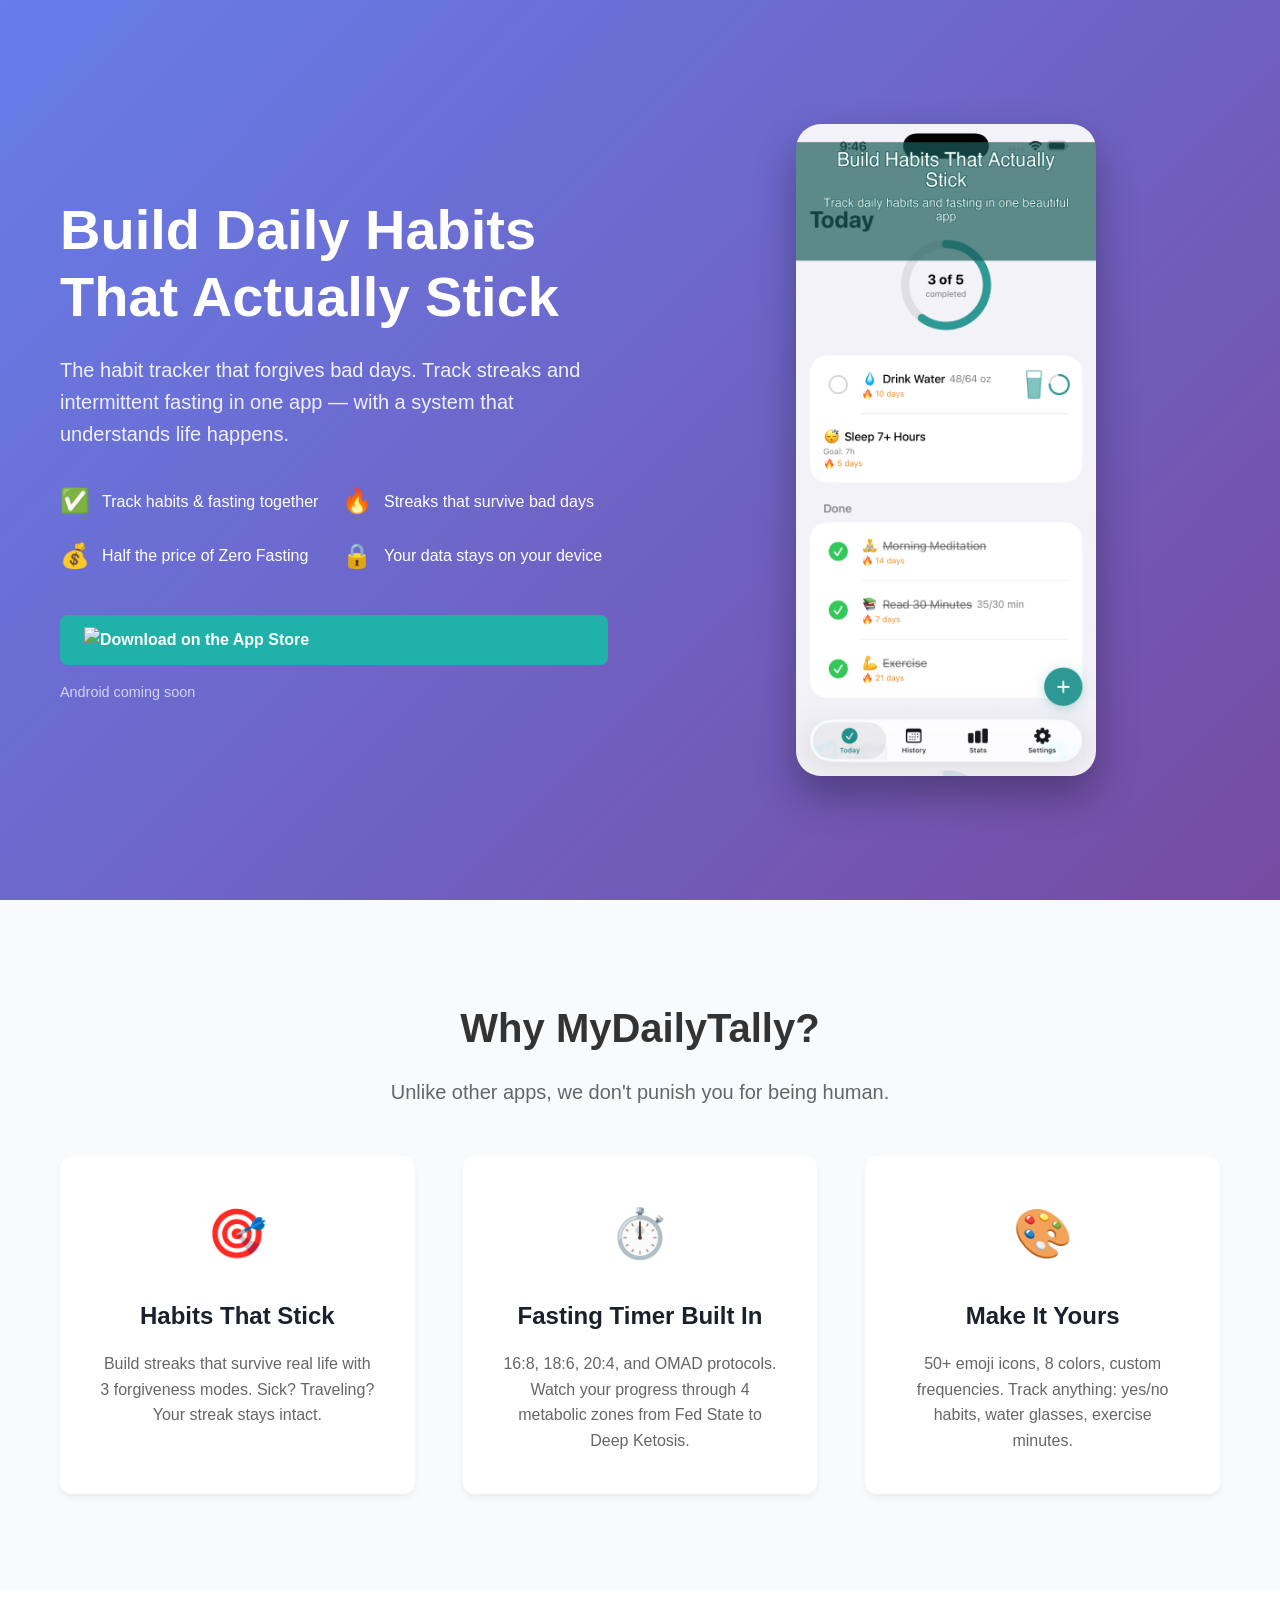
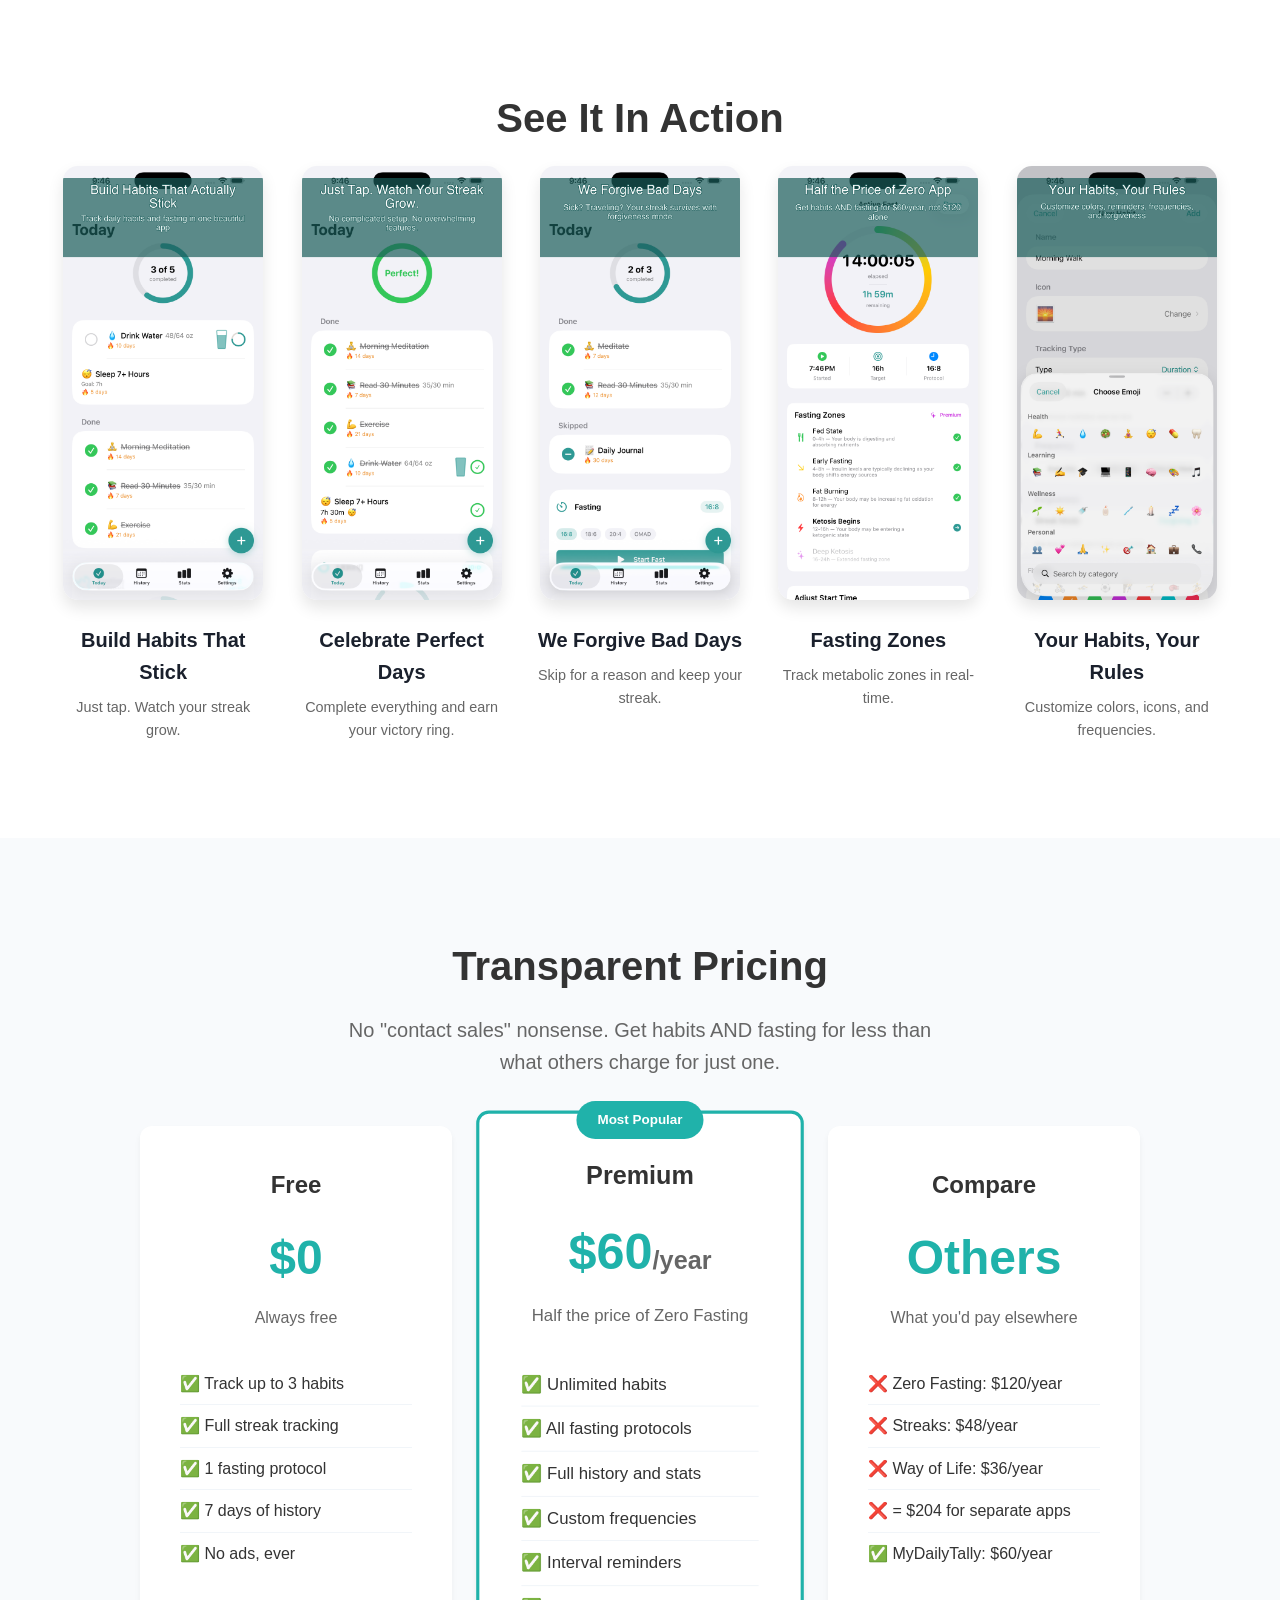
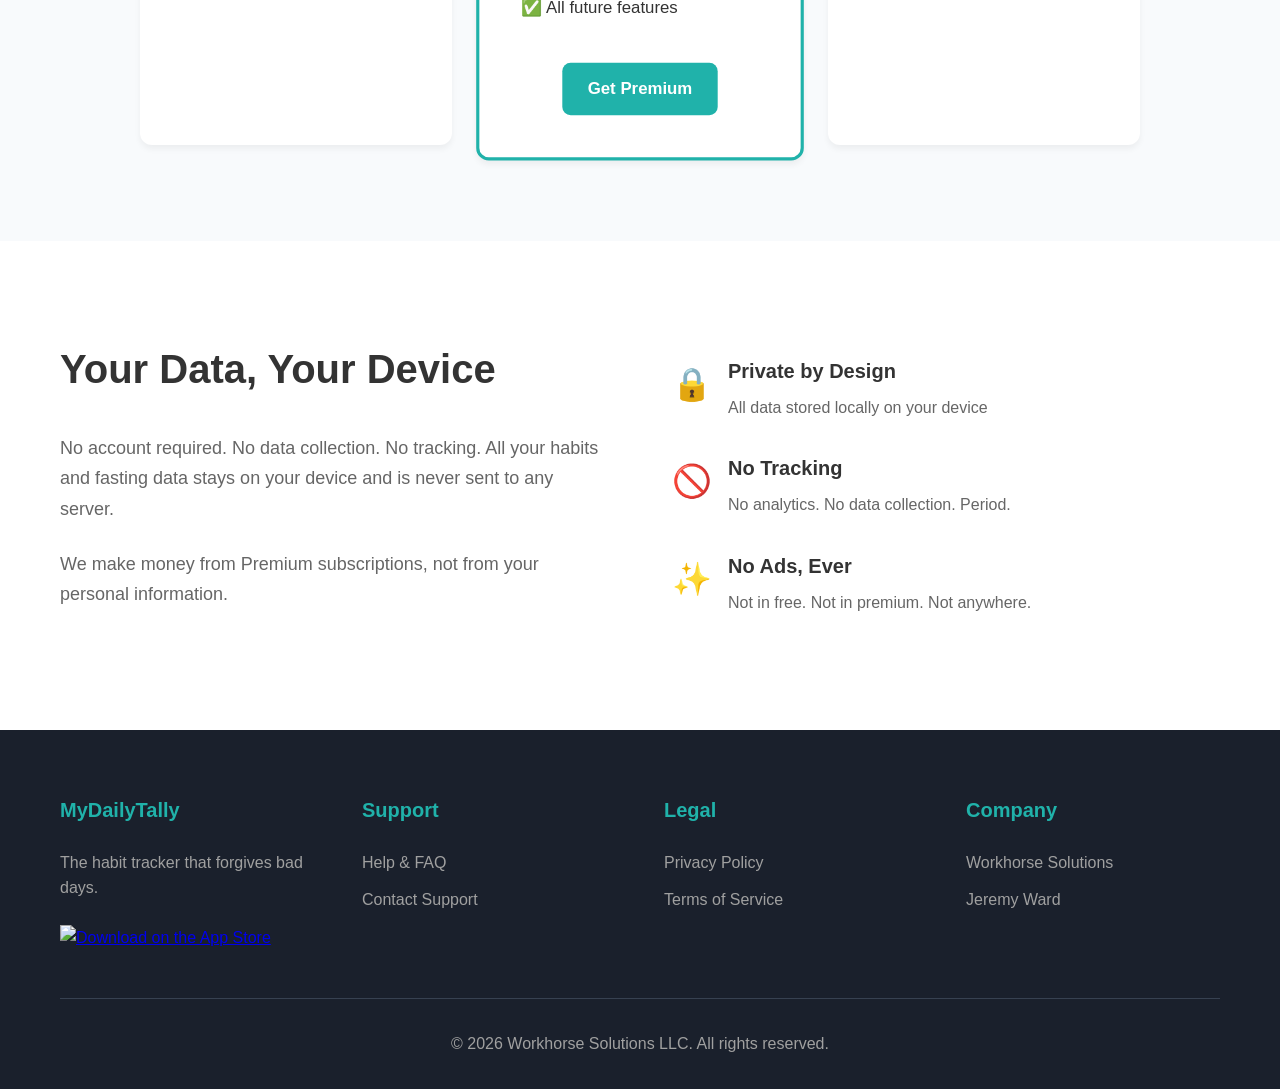
==== index.html @ 88672643 "feat: complete MyDailyTally marketing website ✅ Full marketing landing page with features, pricing, " ====
<!DOCTYPE html>
<html lang="en">
<head>
    <meta charset="UTF-8">
    <meta name="viewport" content="width=device-width, initial-scale=1.0">
    <title>MyDailyTally — Build Daily Habits That Actually Stick</title>
    <meta name="description" content="The habit tracker that forgives bad days. Track streaks and intermittent fasting in one app. Half the price of Zero. No ads, no tracking.">
    <meta name="keywords" content="habit tracker, intermittent fasting, daily habits, streaks, forgiveness, 16:8 fasting, wellness app">
    
    <!-- Open Graph -->
    <meta property="og:title" content="MyDailyTally — Build Daily Habits That Actually Stick">
    <meta property="og:description" content="The habit tracker that forgives bad days. Track streaks and intermittent fasting in one app.">
    <meta property="og:type" content="website">
    <meta property="og:url" content="https://mydailytally.app">
    <meta property="og:image" content="https://mydailytally.app/images/hero-screenshot.png">
    
    <!-- Twitter Card -->
    <meta name="twitter:card" content="summary_large_image">
    <meta name="twitter:title" content="MyDailyTally — Build Daily Habits That Actually Stick">
    <meta name="twitter:description" content="The habit tracker that forgives bad days. Track streaks and intermittent fasting in one app.">
    <meta name="twitter:image" content="https://mydailytally.app/images/hero-screenshot.png">
    
    <!-- Favicon -->
    <link rel="apple-touch-icon" sizes="180x180" href="/images/app-icon.png">
    <link rel="icon" type="image/png" sizes="32x32" href="/images/favicon-32x32.png">
    <link rel="icon" type="image/png" sizes="16x16" href="/images/favicon-16x16.png">
    
    <link rel="stylesheet" href="/css/main.css">
</head>
<body>
    <!-- Hero Section -->
    <section class="hero">
        <div class="container">
            <div class="hero-content">
                <div class="hero-text">
                    <h1>Build Daily Habits That Actually Stick</h1>
                    <p class="hero-subtitle">The habit tracker that forgives bad days. Track streaks and intermittent fasting in one app — with a system that understands life happens.</p>
                    
                    <div class="hero-features">
                        <div class="feature">
                            <span class="feature-icon">✅</span>
                            <span>Track habits & fasting together</span>
                        </div>
                        <div class="feature">
                            <span class="feature-icon">🔥</span>
                            <span>Streaks that survive bad days</span>
                        </div>
                        <div class="feature">
                            <span class="feature-icon">💰</span>
                            <span>Half the price of Zero Fasting</span>
                        </div>
                        <div class="feature">
                            <span class="feature-icon">🔒</span>
                            <span>Your data stays on your device</span>
                        </div>
                    </div>
                    
                    <div class="app-store-buttons">
                        <a href="#" class="btn btn-primary app-store-btn" id="app-store-link">
                            <img src="/images/app-store-badge.svg" alt="Download on the App Store" width="160" height="53">
                        </a>
                        <div class="coming-soon">
                            <span>Android coming soon</span>
                        </div>
                    </div>
                </div>
                
                <div class="hero-phone">
                    <img src="/images/app-screenshot-hero.png" alt="MyDailyTally app screenshot" class="phone-screenshot">
                </div>
            </div>
        </div>
    </section>

    <!-- Features Section -->
    <section class="features" id="features">
        <div class="container">
            <h2>Why MyDailyTally?</h2>
            <p class="section-subtitle">Unlike other apps, we don't punish you for being human.</p>
            
            <div class="features-grid">
                <div class="feature-card">
                    <div class="feature-icon-large">🎯</div>
                    <h3>Habits That Stick</h3>
                    <p>Build streaks that survive real life with 3 forgiveness modes. Sick? Traveling? Your streak stays intact.</p>
                </div>
                
                <div class="feature-card">
                    <div class="feature-icon-large">⏱️</div>
                    <h3>Fasting Timer Built In</h3>
                    <p>16:8, 18:6, 20:4, and OMAD protocols. Watch your progress through 4 metabolic zones from Fed State to Deep Ketosis.</p>
                </div>
                
                <div class="feature-card">
                    <div class="feature-icon-large">🎨</div>
                    <h3>Make It Yours</h3>
                    <p>50+ emoji icons, 8 colors, custom frequencies. Track anything: yes/no habits, water glasses, exercise minutes.</p>
                </div>
            </div>
        </div>
    </section>

    <!-- Screenshots Section -->
    <section class="screenshots">
        <div class="container">
            <h2>See It In Action</h2>
            <div class="screenshot-carousel">
                <div class="screenshot-item">
                    <img src="/images/screenshot-01.png" alt="Build habits that stick">
                    <h4>Build Habits That Stick</h4>
                    <p>Just tap. Watch your streak grow.</p>
                </div>
                <div class="screenshot-item">
                    <img src="/images/screenshot-02.png" alt="Perfect day celebration">
                    <h4>Celebrate Perfect Days</h4>
                    <p>Complete everything and earn your victory ring.</p>
                </div>
                <div class="screenshot-item">
                    <img src="/images/screenshot-03.png" alt="Forgiveness mode">
                    <h4>We Forgive Bad Days</h4>
                    <p>Skip for a reason and keep your streak.</p>
                </div>
                <div class="screenshot-item">
                    <img src="/images/screenshot-04.png" alt="Fasting zones">
                    <h4>Fasting Zones</h4>
                    <p>Track metabolic zones in real-time.</p>
                </div>
                <div class="screenshot-item">
                    <img src="/images/screenshot-05.png" alt="Customization">
                    <h4>Your Habits, Your Rules</h4>
                    <p>Customize colors, icons, and frequencies.</p>
                </div>
            </div>
        </div>
    </section>

    <!-- Pricing Section -->
    <section class="pricing">
        <div class="container">
            <h2>Transparent Pricing</h2>
            <p class="section-subtitle">No "contact sales" nonsense. Get habits AND fasting for less than what others charge for just one.</p>
            
            <div class="pricing-grid">
                <div class="pricing-card">
                    <h3>Free</h3>
                    <div class="price">$0</div>
                    <p class="price-subtitle">Always free</p>
                    <ul class="features-list">
                        <li>✅ Track up to 3 habits</li>
                        <li>✅ Full streak tracking</li>
                        <li>✅ 1 fasting protocol</li>
                        <li>✅ 7 days of history</li>
                        <li>✅ No ads, ever</li>
                    </ul>
                </div>
                
                <div class="pricing-card featured">
                    <div class="popular-badge">Most Popular</div>
                    <h3>Premium</h3>
                    <div class="price">$60<span class="price-period">/year</span></div>
                    <p class="price-subtitle">Half the price of Zero Fasting</p>
                    <ul class="features-list">
                        <li>✅ Unlimited habits</li>
                        <li>✅ All fasting protocols</li>
                        <li>✅ Full history and stats</li>
                        <li>✅ Custom frequencies</li>
                        <li>✅ Interval reminders</li>
                        <li>✅ All future features</li>
                    </ul>
                    <a href="#" class="btn btn-primary">Get Premium</a>
                </div>
                
                <div class="pricing-card">
                    <h3>Compare</h3>
                    <div class="price">Others</div>
                    <p class="price-subtitle">What you'd pay elsewhere</p>
                    <ul class="features-list">
                        <li>❌ Zero Fasting: $120/year</li>
                        <li>❌ Streaks: $48/year</li>
                        <li>❌ Way of Life: $36/year</li>
                        <li>❌ = $204 for separate apps</li>
                        <li>✅ MyDailyTally: $60/year</li>
                    </ul>
                </div>
            </div>
        </div>
    </section>

    <!-- Privacy Section -->
    <section class="privacy-section">
        <div class="container">
            <div class="privacy-content">
                <div class="privacy-text">
                    <h2>Your Data, Your Device</h2>
                    <p>No account required. No data collection. No tracking. All your habits and fasting data stays on your device and is never sent to any server.</p>
                    <p>We make money from Premium subscriptions, not from your personal information.</p>
                </div>
                <div class="privacy-features">
                    <div class="privacy-feature">
                        <span class="privacy-icon">🔒</span>
                        <div>
                            <h4>Private by Design</h4>
                            <p>All data stored locally on your device</p>
                        </div>
                    </div>
                    <div class="privacy-feature">
                        <span class="privacy-icon">🚫</span>
                        <div>
                            <h4>No Tracking</h4>
                            <p>No analytics. No data collection. Period.</p>
                        </div>
                    </div>
                    <div class="privacy-feature">
                        <span class="privacy-icon">✨</span>
                        <div>
                            <h4>No Ads, Ever</h4>
                            <p>Not in free. Not in premium. Not anywhere.</p>
                        </div>
                    </div>
                </div>
            </div>
        </div>
    </section>

    <!-- Footer -->
    <footer class="footer">
        <div class="container">
            <div class="footer-content">
                <div class="footer-section">
                    <h4>MyDailyTally</h4>
                    <p>The habit tracker that forgives bad days.</p>
                    <div class="app-store-footer">
                        <a href="#" id="footer-app-store-link">
                            <img src="/images/app-store-badge.svg" alt="Download on the App Store" width="120" height="40">
                        </a>
                    </div>
                </div>
                
                <div class="footer-section">
                    <h4>Support</h4>
                    <ul class="footer-links">
                        <li><a href="/support/">Help & FAQ</a></li>
                        <li><a href="mailto:support@mydailytally.app">Contact Support</a></li>
                    </ul>
                </div>
                
                <div class="footer-section">
                    <h4>Legal</h4>
                    <ul class="footer-links">
                        <li><a href="/privacy/">Privacy Policy</a></li>
                        <li><a href="/terms/">Terms of Service</a></li>
                    </ul>
                </div>
                
                <div class="footer-section">
                    <h4>Company</h4>
                    <ul class="footer-links">
                        <li><a href="https://workhorsesolutions.llc">Workhorse Solutions</a></li>
                        <li><a href="https://jeremyward.dev">Jeremy Ward</a></li>
                    </ul>
                </div>
            </div>
            
            <div class="footer-bottom">
                <p>&copy; 2026 Workhorse Solutions LLC. All rights reserved.</p>
            </div>
        </div>
    </footer>

    <script src="/js/main.js"></script>
</body>
</html>
---- css/main.css ----
/* Reset and Base Styles */
* {
    margin: 0;
    padding: 0;
    box-sizing: border-box;
}

body {
    font-family: -apple-system, BlinkMacSystemFont, 'Segoe UI', Roboto, Oxygen, Ubuntu, Cantarell, sans-serif;
    line-height: 1.6;
    color: #333;
    background: #ffffff;
}

.container {
    max-width: 1200px;
    margin: 0 auto;
    padding: 0 20px;
}

/* Typography */
h1 {
    font-size: 3.5rem;
    font-weight: 700;
    line-height: 1.2;
    margin-bottom: 1.5rem;
}

h2 {
    font-size: 2.5rem;
    font-weight: 600;
    text-align: center;
    margin-bottom: 1rem;
}

h3 {
    font-size: 1.5rem;
    font-weight: 600;
    margin-bottom: 1rem;
}

h4 {
    font-size: 1.25rem;
    font-weight: 600;
    margin-bottom: 0.5rem;
}

.section-subtitle {
    font-size: 1.25rem;
    color: #666;
    text-align: center;
    margin-bottom: 3rem;
    max-width: 600px;
    margin-left: auto;
    margin-right: auto;
}

/* Buttons */
.btn {
    display: inline-block;
    padding: 12px 24px;
    border-radius: 8px;
    text-decoration: none;
    font-weight: 600;
    transition: all 0.3s ease;
    border: none;
    cursor: pointer;
    font-size: 1rem;
}

.btn-primary {
    background: #20B2AA;
    color: white;
}

.btn-primary:hover {
    background: #1a9d96;
    transform: translateY(-2px);
}

/* Hero Section */
.hero {
    background: linear-gradient(135deg, #667eea 0%, #764ba2 100%);
    color: white;
    padding: 6rem 0;
    min-height: 100vh;
    display: flex;
    align-items: center;
}

.hero-content {
    display: grid;
    grid-template-columns: 1fr 1fr;
    gap: 4rem;
    align-items: center;
}

.hero-text h1 {
    color: white;
    margin-bottom: 1.5rem;
}

.hero-subtitle {
    font-size: 1.25rem;
    margin-bottom: 2rem;
    opacity: 0.9;
    line-height: 1.6;
}

.hero-features {
    display: grid;
    grid-template-columns: repeat(2, 1fr);
    gap: 1rem;
    margin-bottom: 2.5rem;
}

.feature {
    display: flex;
    align-items: center;
    gap: 0.75rem;
}

.feature-icon {
    font-size: 1.5rem;
}

.app-store-buttons {
    display: flex;
    flex-direction: column;
    gap: 1rem;
}

.app-store-btn {
    display: inline-block;
}

.app-store-btn img {
    height: 53px;
    width: auto;
}

.coming-soon {
    color: rgba(255, 255, 255, 0.7);
    font-size: 0.9rem;
}

.hero-phone {
    display: flex;
    justify-content: center;
    align-items: center;
}

.phone-screenshot {
    max-width: 300px;
    height: auto;
    border-radius: 25px;
    box-shadow: 0 20px 40px rgba(0, 0, 0, 0.3);
}

/* Features Section */
.features {
    padding: 6rem 0;
    background: #f8fafc;
}

.features-grid {
    display: grid;
    grid-template-columns: repeat(auto-fit, minmax(300px, 1fr));
    gap: 3rem;
}

.feature-card {
    background: white;
    padding: 2.5rem;
    border-radius: 12px;
    text-align: center;
    box-shadow: 0 4px 6px rgba(0, 0, 0, 0.05);
    transition: transform 0.3s ease;
}

.feature-card:hover {
    transform: translateY(-5px);
}

.feature-icon-large {
    font-size: 3rem;
    margin-bottom: 1.5rem;
}

.feature-card h3 {
    color: #1a202c;
    margin-bottom: 1rem;
}

.feature-card p {
    color: #666;
    line-height: 1.6;
}

/* Screenshots Section */
.screenshots {
    padding: 6rem 0;
}

.screenshot-carousel {
    display: grid;
    grid-template-columns: repeat(auto-fit, minmax(200px, 1fr));
    gap: 2rem;
}

.screenshot-item {
    text-align: center;
}

.screenshot-item img {
    width: 200px;
    height: auto;
    border-radius: 15px;
    box-shadow: 0 8px 16px rgba(0, 0, 0, 0.1);
    margin-bottom: 1rem;
}

.screenshot-item h4 {
    color: #1a202c;
    margin-bottom: 0.5rem;
}

.screenshot-item p {
    color: #666;
    font-size: 0.9rem;
}

/* Pricing Section */
.pricing {
    padding: 6rem 0;
    background: #f8fafc;
}

.pricing-grid {
    display: grid;
    grid-template-columns: repeat(auto-fit, minmax(300px, 1fr));
    gap: 2rem;
    max-width: 1000px;
    margin: 0 auto;
}

.pricing-card {
    background: white;
    padding: 2.5rem;
    border-radius: 12px;
    text-align: center;
    position: relative;
    box-shadow: 0 4px 6px rgba(0, 0, 0, 0.05);
    transition: transform 0.3s ease;
}

.pricing-card:hover {
    transform: translateY(-5px);
}

.pricing-card.featured {
    border: 3px solid #20B2AA;
    transform: scale(1.05);
}

.pricing-card.featured:hover {
    transform: scale(1.05) translateY(-5px);
}

.popular-badge {
    position: absolute;
    top: -12px;
    left: 50%;
    transform: translateX(-50%);
    background: #20B2AA;
    color: white;
    padding: 8px 20px;
    border-radius: 20px;
    font-size: 0.8rem;
    font-weight: 600;
}

.price {
    font-size: 3rem;
    font-weight: 700;
    color: #20B2AA;
    margin-bottom: 0.5rem;
}

.price-period {
    font-size: 1.5rem;
    color: #666;
}

.price-subtitle {
    color: #666;
    margin-bottom: 2rem;
}

.features-list {
    list-style: none;
    text-align: left;
    margin-bottom: 2rem;
}

.features-list li {
    padding: 0.5rem 0;
    border-bottom: 1px solid #f1f5f9;
}

.features-list li:last-child {
    border-bottom: none;
}

/* Privacy Section */
.privacy-section {
    padding: 6rem 0;
}

.privacy-content {
    display: grid;
    grid-template-columns: 1fr 1fr;
    gap: 4rem;
    align-items: center;
}

.privacy-text h2 {
    text-align: left;
    margin-bottom: 2rem;
}

.privacy-text p {
    font-size: 1.125rem;
    color: #666;
    margin-bottom: 1.5rem;
    line-height: 1.7;
}

.privacy-features {
    display: flex;
    flex-direction: column;
    gap: 2rem;
}

.privacy-feature {
    display: flex;
    align-items: flex-start;
    gap: 1rem;
}

.privacy-icon {
    font-size: 2rem;
    margin-top: 0.25rem;
}

.privacy-feature h4 {
    margin-bottom: 0.5rem;
}

.privacy-feature p {
    color: #666;
}

/* Footer */
.footer {
    background: #1a202c;
    color: white;
    padding: 4rem 0 2rem;
}

.footer-content {
    display: grid;
    grid-template-columns: repeat(auto-fit, minmax(250px, 1fr));
    gap: 3rem;
    margin-bottom: 3rem;
}

.footer-section h4 {
    margin-bottom: 1.5rem;
    color: #20B2AA;
}

.footer-section p {
    color: #a0a0a0;
    margin-bottom: 1.5rem;
}

.footer-links {
    list-style: none;
}

.footer-links li {
    margin-bottom: 0.75rem;
}

.footer-links a {
    color: #a0a0a0;
    text-decoration: none;
    transition: color 0.3s ease;
}

.footer-links a:hover {
    color: #20B2AA;
}

.app-store-footer img {
    height: 40px;
    width: auto;
}

.footer-bottom {
    border-top: 1px solid #374151;
    padding-top: 2rem;
    text-align: center;
    color: #a0a0a0;
}

/* Responsive Design */
@media (max-width: 768px) {
    h1 {
        font-size: 2.5rem;
    }
    
    h2 {
        font-size: 2rem;
    }
    
    .hero {
        padding: 4rem 0;
        min-height: auto;
    }
    
    .hero-content {
        grid-template-columns: 1fr;
        gap: 3rem;
        text-align: center;
    }
    
    .hero-features {
        grid-template-columns: 1fr;
    }
    
    .privacy-content {
        grid-template-columns: 1fr;
        gap: 3rem;
    }
    
    .privacy-text h2 {
        text-align: center;
    }
    
    .screenshot-carousel {
        grid-template-columns: repeat(auto-fit, minmax(150px, 1fr));
    }
    
    .screenshot-item img {
        width: 150px;
    }
    
    .pricing-card.featured {
        transform: none;
    }
}
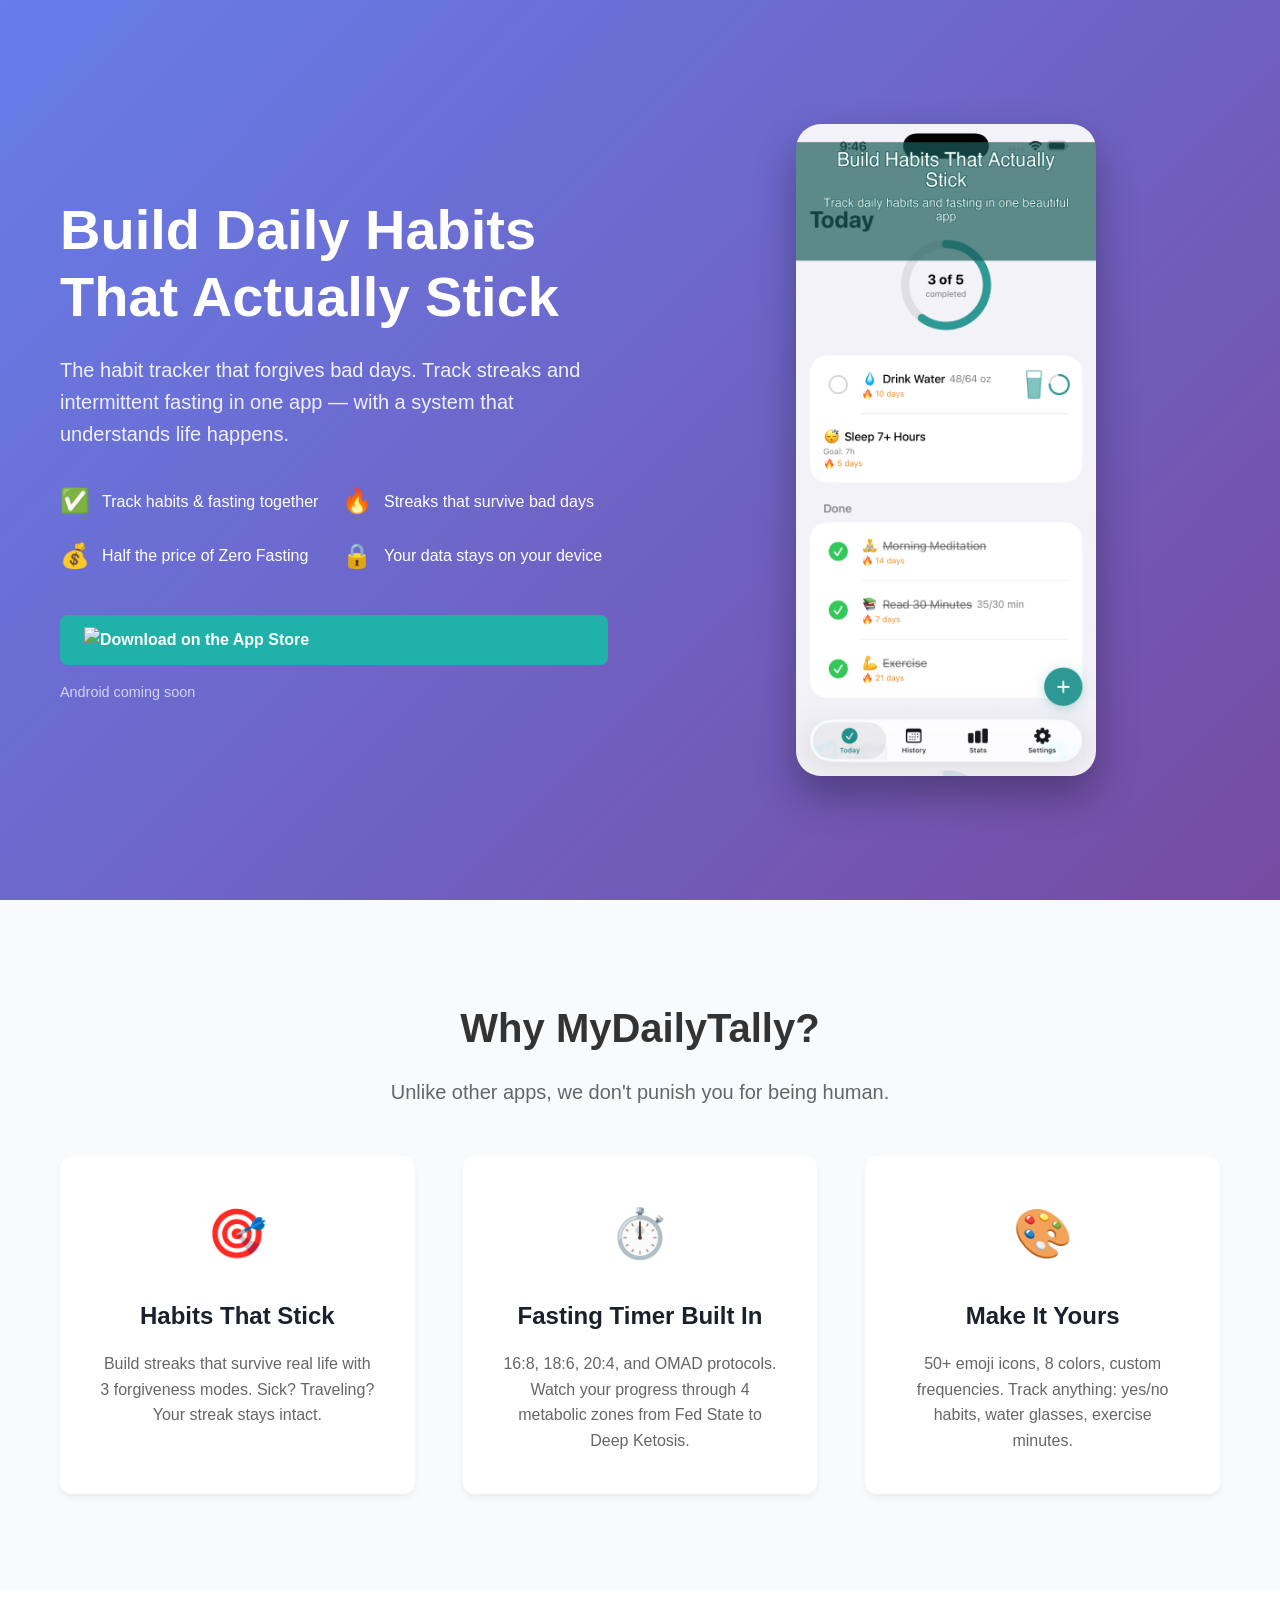
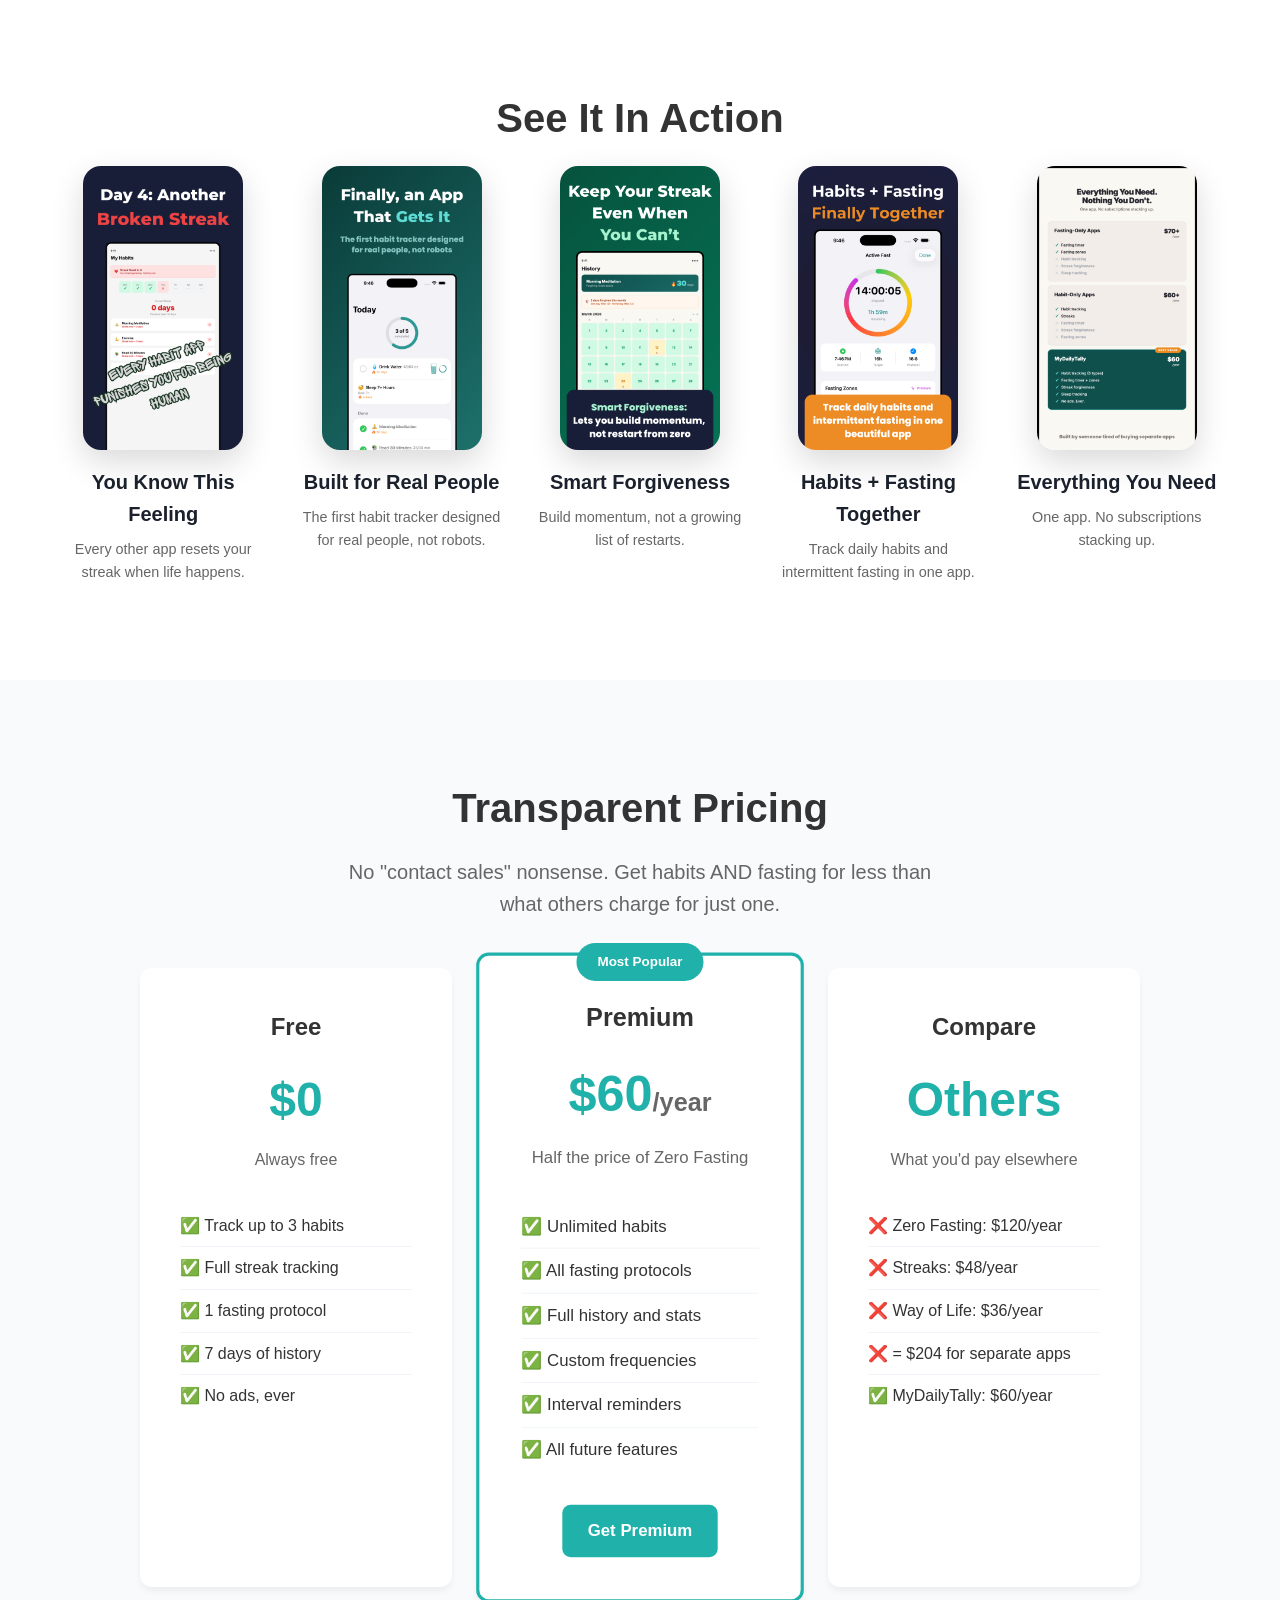
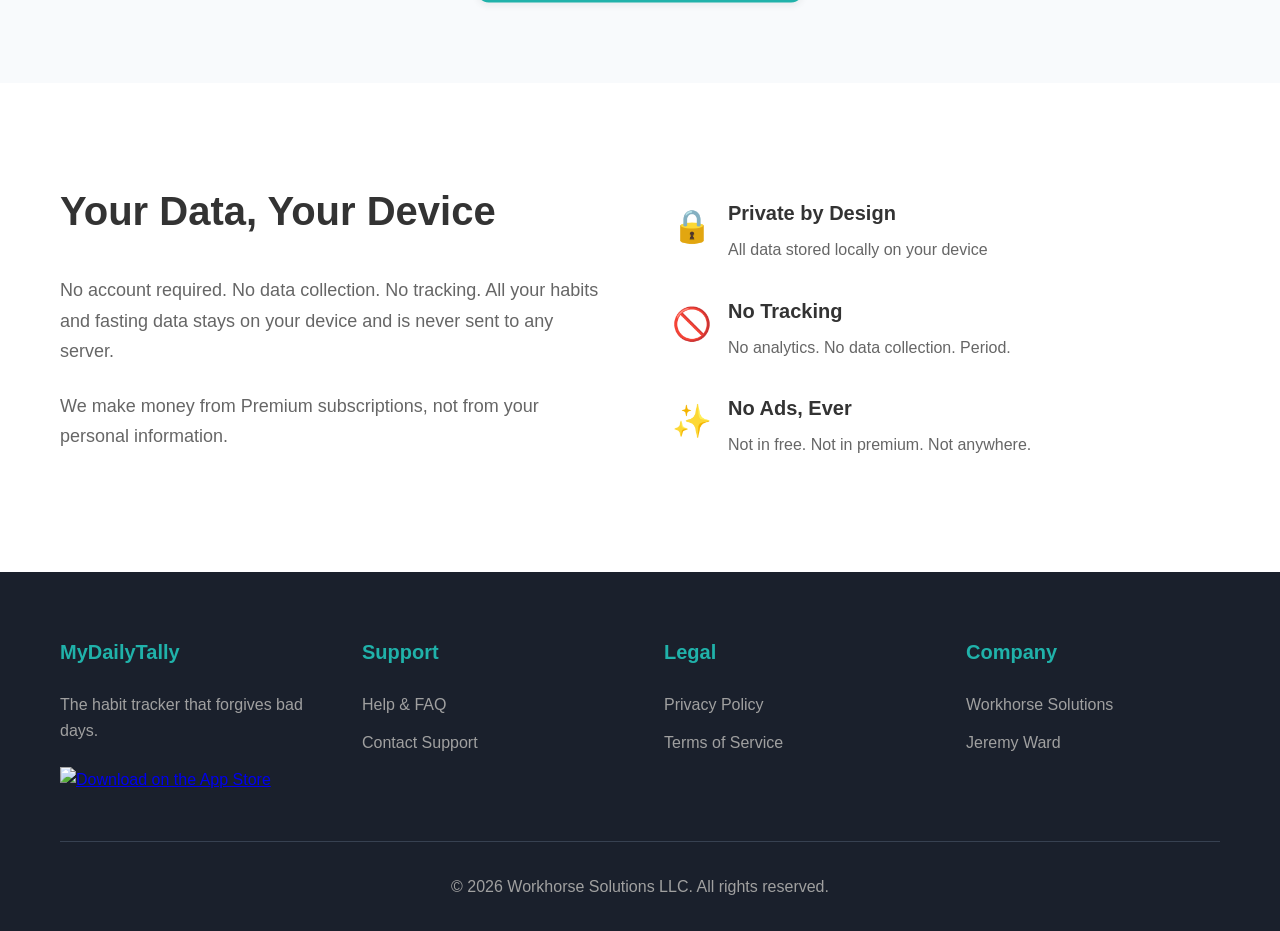
==== commit ef897729: "style(design): replace placeholder screenshots with canva story images - Use 5 canva-story images (1" ====
--- a/index.html
+++ b/index.html
@@ -106,29 +106,29 @@
             <h2>See It In Action</h2>
             <div class="screenshot-carousel">
                 <div class="screenshot-item">
-                    <img src="/images/screenshot-01.png" alt="Build habits that stick">
-                    <h4>Build Habits That Stick</h4>
-                    <p>Just tap. Watch your streak grow.</p>
-                </div>
-                <div class="screenshot-item">
-                    <img src="/images/screenshot-02.png" alt="Perfect day celebration">
-                    <h4>Celebrate Perfect Days</h4>
-                    <p>Complete everything and earn your victory ring.</p>
-                </div>
-                <div class="screenshot-item">
-                    <img src="/images/screenshot-03.png" alt="Forgiveness mode">
-                    <h4>We Forgive Bad Days</h4>
-                    <p>Skip for a reason and keep your streak.</p>
-                </div>
-                <div class="screenshot-item">
-                    <img src="/images/screenshot-04.png" alt="Fasting zones">
-                    <h4>Fasting Zones</h4>
-                    <p>Track metabolic zones in real-time.</p>
-                </div>
-                <div class="screenshot-item">
-                    <img src="/images/screenshot-05.png" alt="Customization">
-                    <h4>Your Habits, Your Rules</h4>
-                    <p>Customize colors, icons, and frequencies.</p>
+                    <img src="/images/screenshot-01.png" alt="Every habit app punishes you for being human" width="1080" height="1920" loading="lazy">
+                    <h4>You Know This Feeling</h4>
+                    <p>Every other app resets your streak when life happens.</p>
+                </div>
+                <div class="screenshot-item">
+                    <img src="/images/screenshot-02.png" alt="Finally, an app that gets it" width="1080" height="1920" loading="lazy">
+                    <h4>Built for Real People</h4>
+                    <p>The first habit tracker designed for real people, not robots.</p>
+                </div>
+                <div class="screenshot-item">
+                    <img src="/images/screenshot-03.png" alt="Keep your streak even when you can&#39;t" width="1080" height="1920" loading="lazy">
+                    <h4>Smart Forgiveness</h4>
+                    <p>Build momentum, not a growing list of restarts.</p>
+                </div>
+                <div class="screenshot-item">
+                    <img src="/images/screenshot-04.png" alt="Habits and fasting finally together" width="1080" height="1920" loading="lazy">
+                    <h4>Habits + Fasting Together</h4>
+                    <p>Track daily habits and intermittent fasting in one app.</p>
+                </div>
+                <div class="screenshot-item">
+                    <img src="/images/screenshot-05.png" alt="Best value — everything you need" width="1080" height="1920" loading="lazy">
+                    <h4>Everything You Need</h4>
+                    <p>One app. No subscriptions stacking up.</p>
                 </div>
             </div>
         </div>
--- a/css/main.css
+++ b/css/main.css
@@ -213,11 +213,14 @@
 }
 
 .screenshot-item img {
-    width: 200px;
+    width: 160px;
     height: auto;
-    border-radius: 15px;
-    box-shadow: 0 8px 16px rgba(0, 0, 0, 0.1);
+    border-radius: 18px;
+    box-shadow: 0 12px 32px rgba(0, 0, 0, 0.15);
     margin-bottom: 1rem;
+    display: block;
+    margin-left: auto;
+    margin-right: auto;
 }
 
 .screenshot-item h4 {
@@ -450,11 +453,11 @@
     }
     
     .screenshot-carousel {
-        grid-template-columns: repeat(auto-fit, minmax(150px, 1fr));
+        grid-template-columns: repeat(auto-fit, minmax(130px, 1fr));
     }
     
     .screenshot-item img {
-        width: 150px;
+        width: 130px;
     }
     
     .pricing-card.featured {
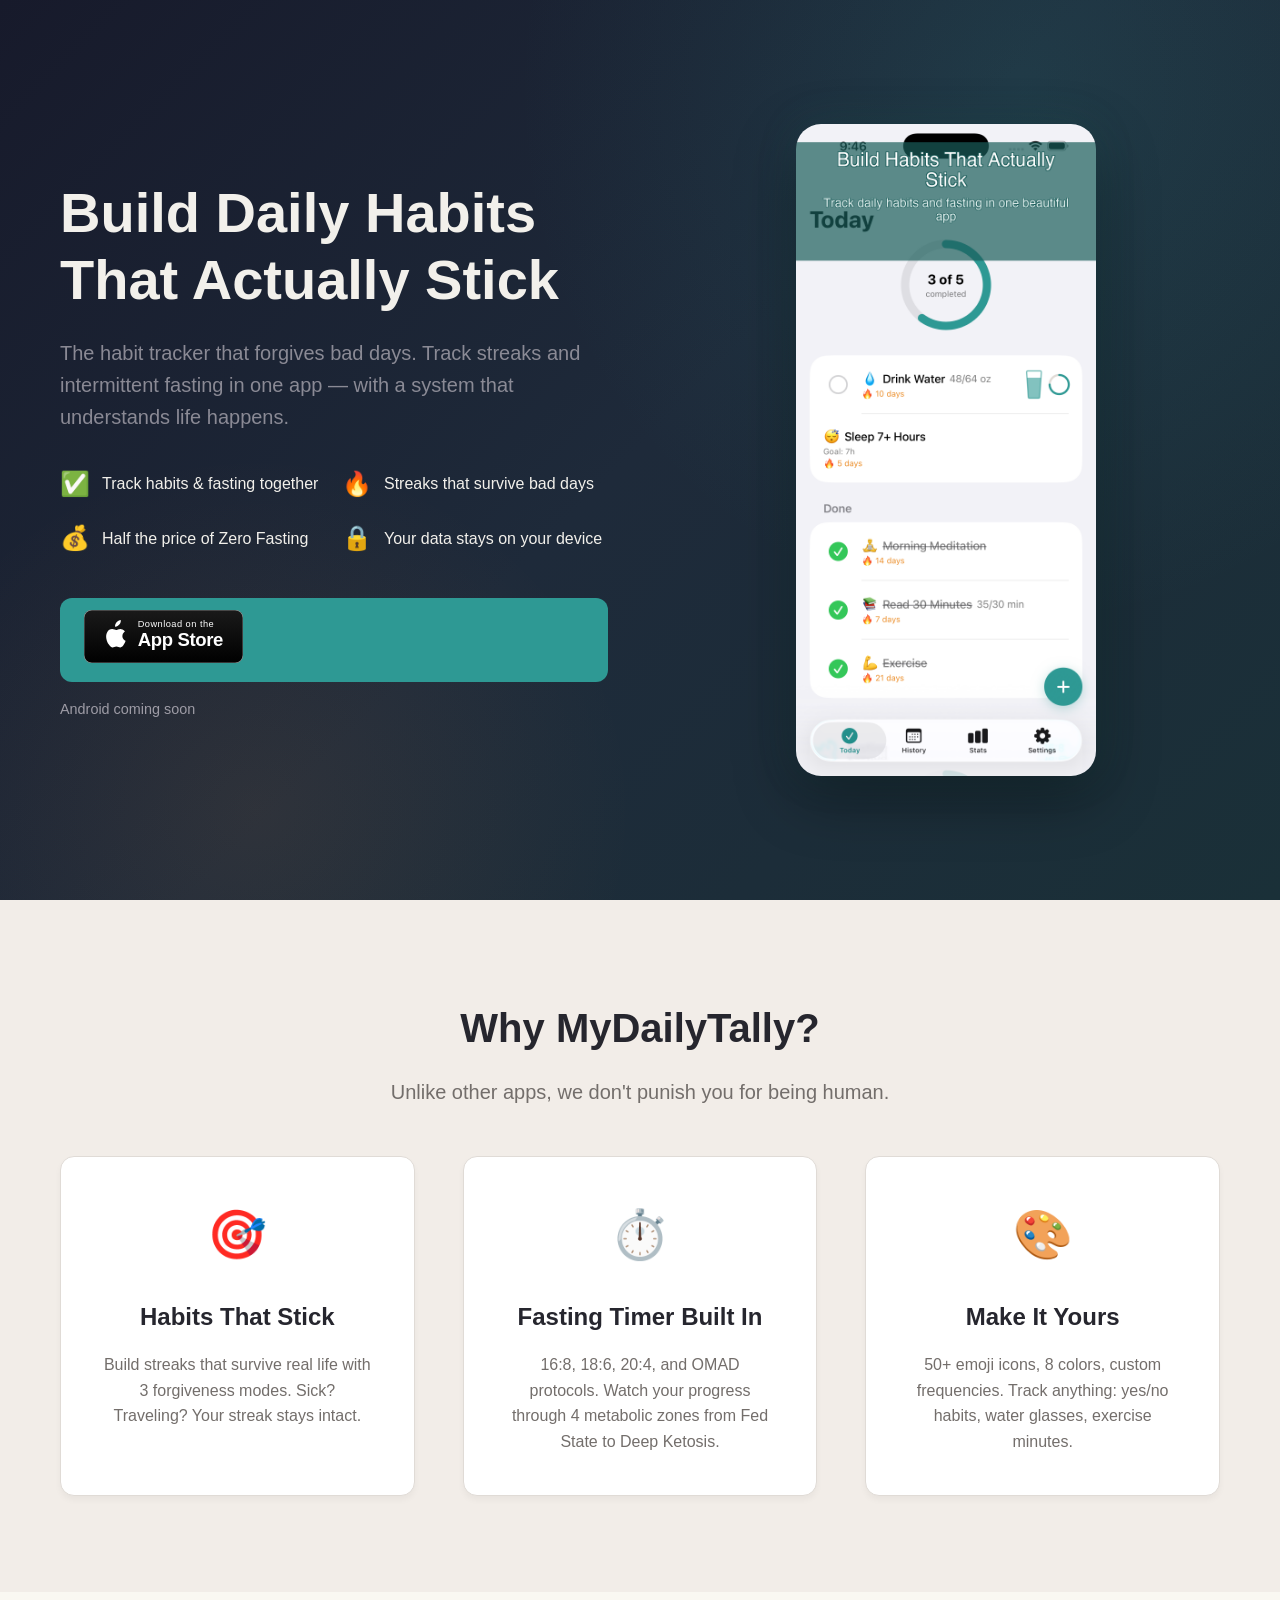
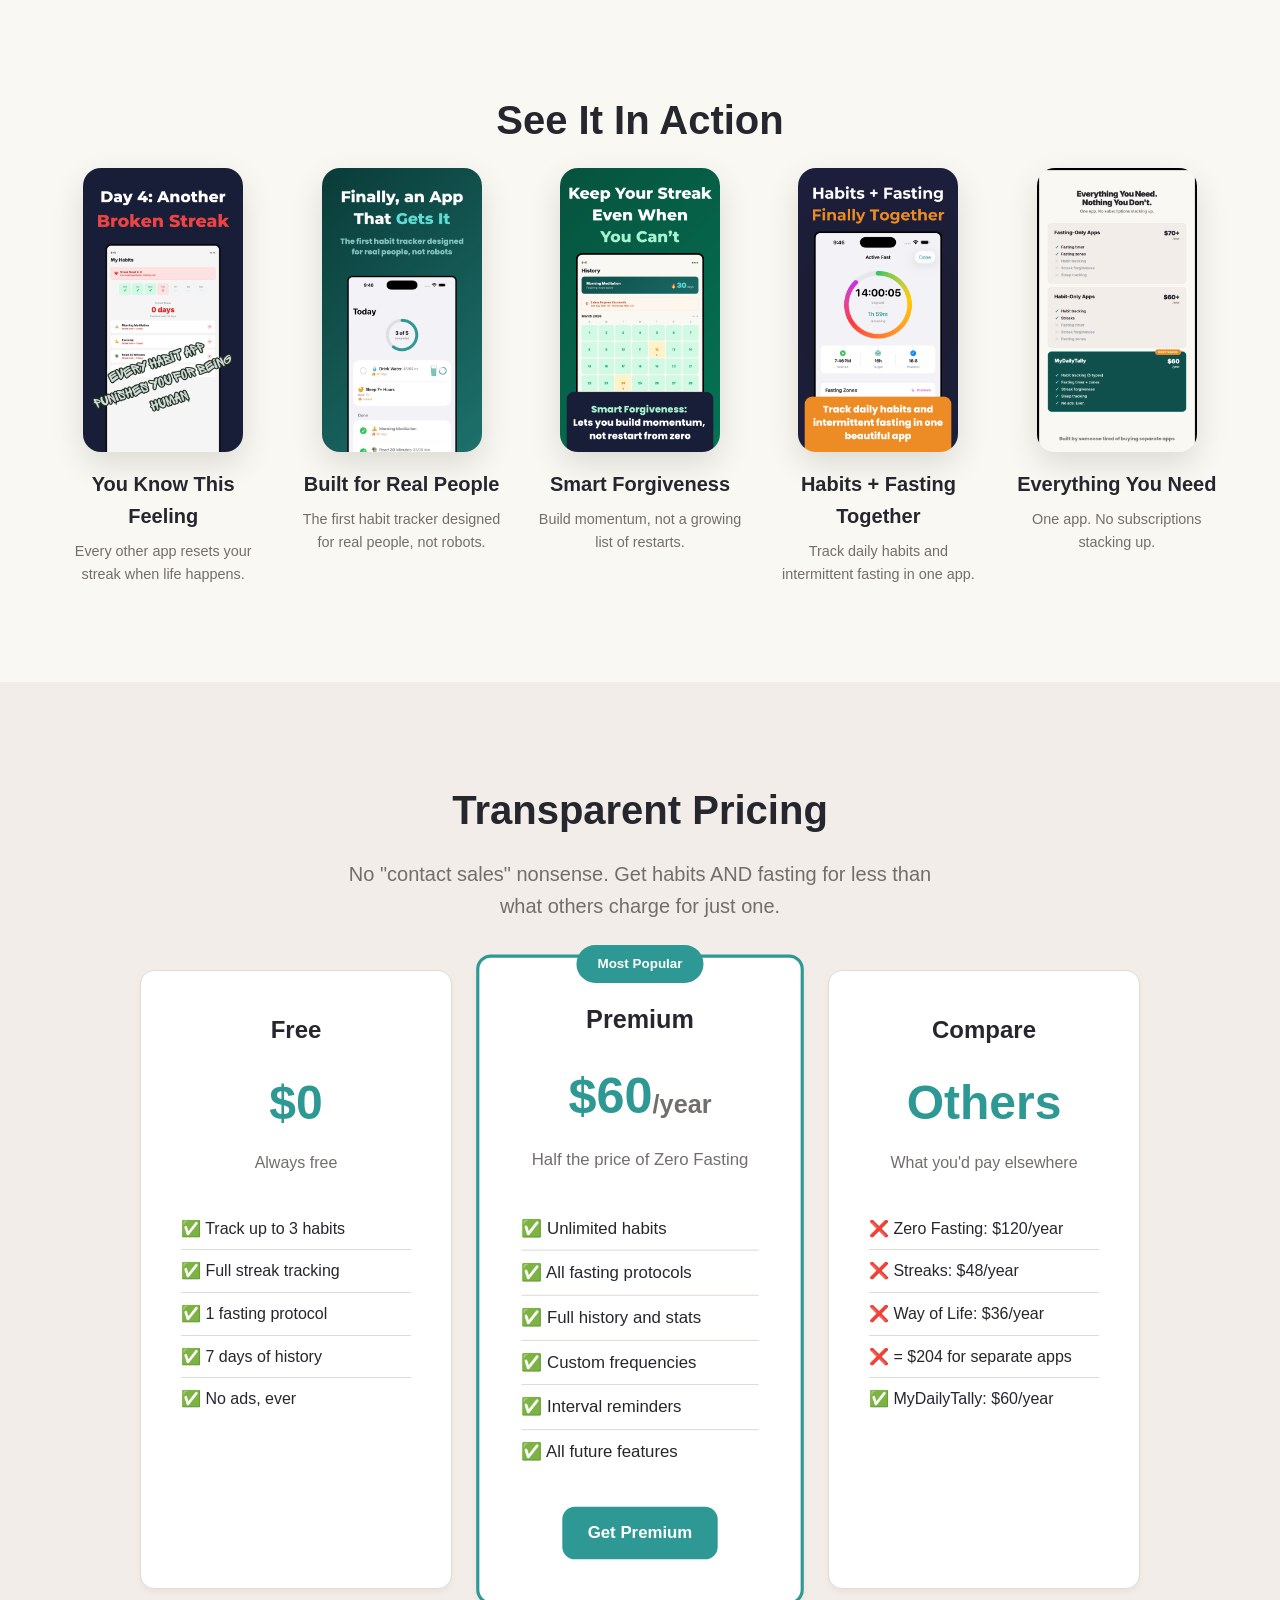
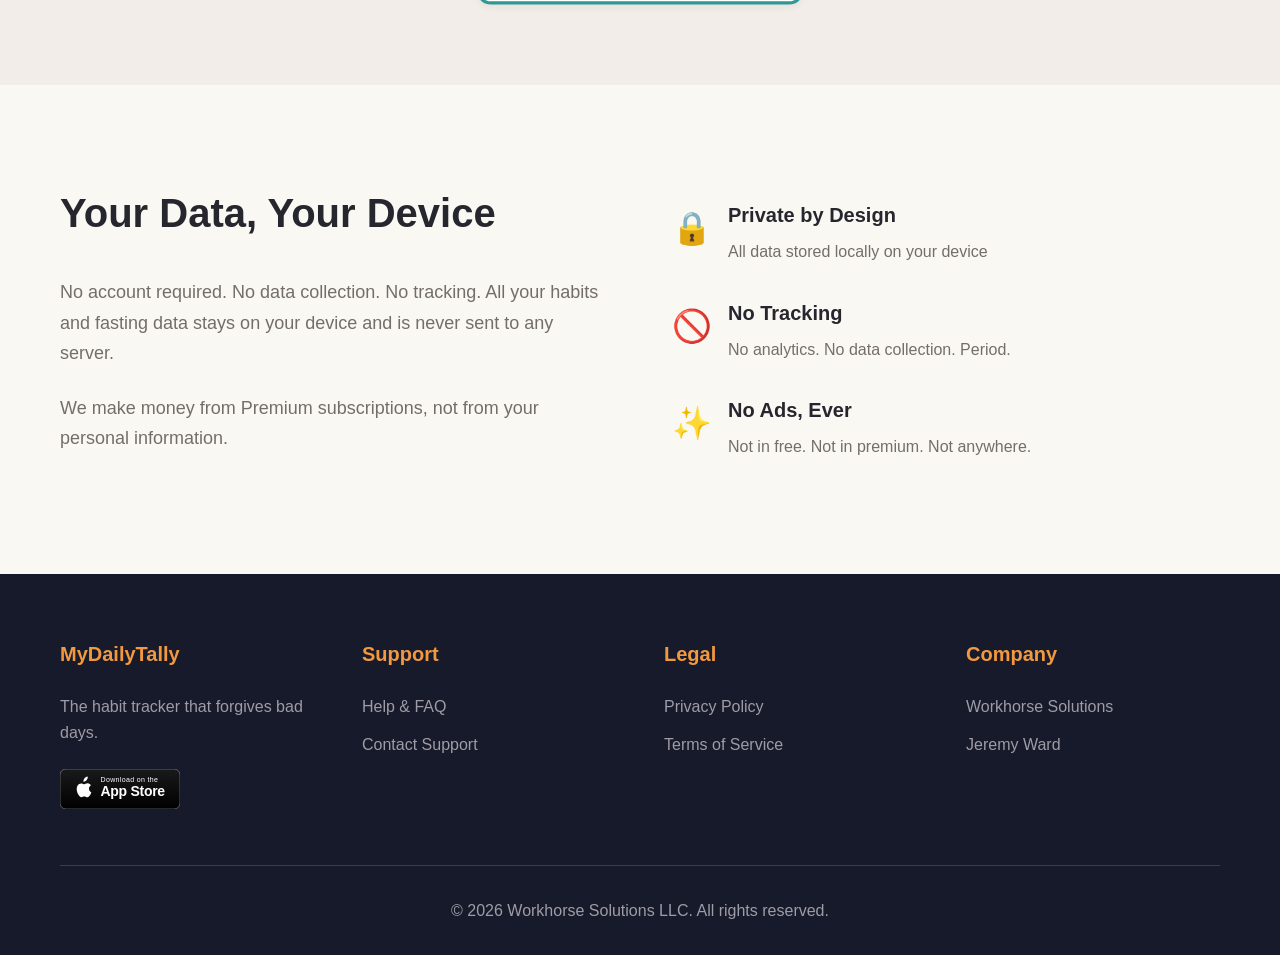
==== commit 3ddb1066: "style(design): align website branding with iOS app design system Replace generic purple/cool-gray pa" ====
--- a/index.html
+++ b/index.html
@@ -12,13 +12,13 @@
     <meta property="og:description" content="The habit tracker that forgives bad days. Track streaks and intermittent fasting in one app.">
     <meta property="og:type" content="website">
     <meta property="og:url" content="https://mydailytally.app">
-    <meta property="og:image" content="https://mydailytally.app/images/hero-screenshot.png">
+    <meta property="og:image" content="https://mydailytally.app/images/app-screenshot-hero.png">
     
     <!-- Twitter Card -->
     <meta name="twitter:card" content="summary_large_image">
     <meta name="twitter:title" content="MyDailyTally — Build Daily Habits That Actually Stick">
     <meta name="twitter:description" content="The habit tracker that forgives bad days. Track streaks and intermittent fasting in one app.">
-    <meta name="twitter:image" content="https://mydailytally.app/images/hero-screenshot.png">
+    <meta name="twitter:image" content="https://mydailytally.app/images/app-screenshot-hero.png">
     
     <!-- Favicon -->
     <link rel="apple-touch-icon" sizes="180x180" href="/images/app-icon.png">
@@ -66,7 +66,10 @@
                 </div>
                 
                 <div class="hero-phone">
-                    <img src="/images/app-screenshot-hero.png" alt="MyDailyTally app screenshot" class="phone-screenshot">
+                    <video class="phone-screenshot" autoplay muted loop playsinline poster="/images/app-screenshot-hero.png">
+                        <source src="/images/demo-video.mp4" type="video/mp4">
+                        <img src="/images/app-screenshot-hero.png" alt="MyDailyTally app screenshot">
+                    </video>
                 </div>
             </div>
         </div>
--- a/css/main.css
+++ b/css/main.css
@@ -1,3 +1,41 @@
+/* ==========================================================================
+   MyDailyTally — Brand-aligned with iOS app design system
+   Color tokens from ColorTheme.swift / DESIGN.md
+   ========================================================================== */
+
+/* CSS Custom Properties — iOS App Brand Tokens */
+:root {
+    /* Primary palette (light theme) */
+    --bg-primary: #FAF8F2;         /* warm cream */
+    --bg-secondary: #F2EDE8;       /* soft warm gray */
+    --bg-card: #FFFFFF;
+    --text-primary: #26262E;       /* dark navy */
+    --text-secondary: #736E6B;     /* warm gray */
+    --accent: #2E9994;             /* warm teal */
+    --accent-hover: #267E7A;
+    --accent-secondary: #38B3AB;   /* lighter teal */
+    --streak-orange: #ED8C23;      /* warm orange */
+    --separator: #E0DBD6;
+
+    /* Dark palette (footer, dark sections) */
+    --dark-bg: #171A2B;            /* dark navy */
+    --dark-card: #292B42;
+    --dark-text: #F2F0EB;
+    --dark-text-muted: #9E9CA6;
+    --dark-separator: #383A4D;
+    --dark-accent: #F29940;        /* warm orange (dark mode accent) */
+
+    /* Semantic */
+    --success: #34C759;
+
+    /* Spacing (from 4pt base) */
+    --radius-sm: 8px;
+    --radius-md: 12px;
+    --radius-lg: 14px;
+    --radius-xl: 16px;
+    --radius-xxl: 20px;
+}
+
 /* Reset and Base Styles */
 * {
     margin: 0;
@@ -8,8 +46,8 @@
 body {
     font-family: -apple-system, BlinkMacSystemFont, 'Segoe UI', Roboto, Oxygen, Ubuntu, Cantarell, sans-serif;
     line-height: 1.6;
-    color: #333;
-    background: #ffffff;
+    color: var(--text-primary);
+    background: var(--bg-primary);
 }
 
 .container {
@@ -31,6 +69,7 @@
     font-weight: 600;
     text-align: center;
     margin-bottom: 1rem;
+    color: var(--text-primary);
 }
 
 h3 {
@@ -47,7 +86,7 @@
 
 .section-subtitle {
     font-size: 1.25rem;
-    color: #666;
+    color: var(--text-secondary);
     text-align: center;
     margin-bottom: 3rem;
     max-width: 600px;
@@ -59,7 +98,7 @@
 .btn {
     display: inline-block;
     padding: 12px 24px;
-    border-radius: 8px;
+    border-radius: var(--radius-md);
     text-decoration: none;
     font-weight: 600;
     transition: all 0.3s ease;
@@ -69,23 +108,48 @@
 }
 
 .btn-primary {
-    background: #20B2AA;
+    background: var(--accent);
     color: white;
 }
 
 .btn-primary:hover {
-    background: #1a9d96;
+    background: var(--accent-hover);
     transform: translateY(-2px);
 }
 
-/* Hero Section */
+/* Hero Section — warm teal gradient, not purple */
 .hero {
-    background: linear-gradient(135deg, #667eea 0%, #764ba2 100%);
-    color: white;
+    background: linear-gradient(135deg, var(--dark-bg) 0%, #1E2A3A 50%, #1A3038 100%);
+    color: var(--dark-text);
     padding: 6rem 0;
     min-height: 100vh;
     display: flex;
     align-items: center;
+    position: relative;
+    overflow: hidden;
+}
+
+/* Subtle warm teal glow in hero */
+.hero::before {
+    content: '';
+    position: absolute;
+    top: -50%;
+    right: -20%;
+    width: 80%;
+    height: 120%;
+    background: radial-gradient(ellipse, rgba(46, 153, 148, 0.15) 0%, transparent 70%);
+    pointer-events: none;
+}
+
+.hero::after {
+    content: '';
+    position: absolute;
+    bottom: -30%;
+    left: -10%;
+    width: 60%;
+    height: 80%;
+    background: radial-gradient(ellipse, rgba(242, 153, 64, 0.08) 0%, transparent 70%);
+    pointer-events: none;
 }
 
 .hero-content {
@@ -93,18 +157,21 @@
     grid-template-columns: 1fr 1fr;
     gap: 4rem;
     align-items: center;
+    position: relative;
+    z-index: 1;
 }
 
 .hero-text h1 {
-    color: white;
+    color: var(--dark-text);
     margin-bottom: 1.5rem;
 }
 
 .hero-subtitle {
     font-size: 1.25rem;
     margin-bottom: 2rem;
-    opacity: 0.9;
+    opacity: 0.85;
     line-height: 1.6;
+    color: var(--dark-text-muted);
 }
 
 .hero-features {
@@ -140,7 +207,7 @@
 }
 
 .coming-soon {
-    color: rgba(255, 255, 255, 0.7);
+    color: var(--dark-text-muted);
     font-size: 0.9rem;
 }
 
@@ -154,13 +221,19 @@
     max-width: 300px;
     height: auto;
     border-radius: 25px;
-    box-shadow: 0 20px 40px rgba(0, 0, 0, 0.3);
-}
-
-/* Features Section */
+    box-shadow: 0 20px 60px rgba(0, 0, 0, 0.4), 0 0 40px rgba(46, 153, 148, 0.15);
+}
+
+@media (prefers-reduced-motion: reduce) {
+    video.phone-screenshot {
+        animation-play-state: paused;
+    }
+}
+
+/* Features Section — warm cream background */
 .features {
     padding: 6rem 0;
-    background: #f8fafc;
+    background: var(--bg-secondary);
 }
 
 .features-grid {
@@ -170,16 +243,18 @@
 }
 
 .feature-card {
-    background: white;
+    background: var(--bg-card);
     padding: 2.5rem;
-    border-radius: 12px;
+    border-radius: var(--radius-lg);
     text-align: center;
-    box-shadow: 0 4px 6px rgba(0, 0, 0, 0.05);
-    transition: transform 0.3s ease;
+    box-shadow: 0 4px 6px rgba(0, 0, 0, 0.04);
+    transition: transform 0.3s ease, box-shadow 0.3s ease;
+    border: 1px solid var(--separator);
 }
 
 .feature-card:hover {
     transform: translateY(-5px);
+    box-shadow: 0 12px 24px rgba(0, 0, 0, 0.08);
 }
 
 .feature-icon-large {
@@ -188,18 +263,19 @@
 }
 
 .feature-card h3 {
-    color: #1a202c;
+    color: var(--text-primary);
     margin-bottom: 1rem;
 }
 
 .feature-card p {
-    color: #666;
+    color: var(--text-secondary);
     line-height: 1.6;
 }
 
-/* Screenshots Section */
+/* Screenshots Section — primary warm cream bg */
 .screenshots {
     padding: 6rem 0;
+    background: var(--bg-primary);
 }
 
 .screenshot-carousel {
@@ -216,7 +292,7 @@
     width: 160px;
     height: auto;
     border-radius: 18px;
-    box-shadow: 0 12px 32px rgba(0, 0, 0, 0.15);
+    box-shadow: 0 12px 32px rgba(0, 0, 0, 0.12);
     margin-bottom: 1rem;
     display: block;
     margin-left: auto;
@@ -224,19 +300,19 @@
 }
 
 .screenshot-item h4 {
-    color: #1a202c;
+    color: var(--text-primary);
     margin-bottom: 0.5rem;
 }
 
 .screenshot-item p {
-    color: #666;
+    color: var(--text-secondary);
     font-size: 0.9rem;
 }
 
-/* Pricing Section */
+/* Pricing Section — secondary warm bg */
 .pricing {
     padding: 6rem 0;
-    background: #f8fafc;
+    background: var(--bg-secondary);
 }
 
 .pricing-grid {
@@ -248,21 +324,23 @@
 }
 
 .pricing-card {
-    background: white;
+    background: var(--bg-card);
     padding: 2.5rem;
-    border-radius: 12px;
+    border-radius: var(--radius-lg);
     text-align: center;
     position: relative;
-    box-shadow: 0 4px 6px rgba(0, 0, 0, 0.05);
-    transition: transform 0.3s ease;
+    box-shadow: 0 4px 6px rgba(0, 0, 0, 0.04);
+    transition: transform 0.3s ease, box-shadow 0.3s ease;
+    border: 1px solid var(--separator);
 }
 
 .pricing-card:hover {
     transform: translateY(-5px);
+    box-shadow: 0 12px 24px rgba(0, 0, 0, 0.08);
 }
 
 .pricing-card.featured {
-    border: 3px solid #20B2AA;
+    border: 3px solid var(--accent);
     transform: scale(1.05);
 }
 
@@ -275,7 +353,7 @@
     top: -12px;
     left: 50%;
     transform: translateX(-50%);
-    background: #20B2AA;
+    background: var(--accent);
     color: white;
     padding: 8px 20px;
     border-radius: 20px;
@@ -286,17 +364,17 @@
 .price {
     font-size: 3rem;
     font-weight: 700;
-    color: #20B2AA;
+    color: var(--accent);
     margin-bottom: 0.5rem;
 }
 
 .price-period {
     font-size: 1.5rem;
-    color: #666;
+    color: var(--text-secondary);
 }
 
 .price-subtitle {
-    color: #666;
+    color: var(--text-secondary);
     margin-bottom: 2rem;
 }
 
@@ -308,16 +386,18 @@
 
 .features-list li {
     padding: 0.5rem 0;
-    border-bottom: 1px solid #f1f5f9;
+    border-bottom: 1px solid var(--separator);
+    color: var(--text-primary);
 }
 
 .features-list li:last-child {
     border-bottom: none;
 }
 
-/* Privacy Section */
+/* Privacy Section — primary warm cream bg */
 .privacy-section {
     padding: 6rem 0;
+    background: var(--bg-primary);
 }
 
 .privacy-content {
@@ -334,7 +414,7 @@
 
 .privacy-text p {
     font-size: 1.125rem;
-    color: #666;
+    color: var(--text-secondary);
     margin-bottom: 1.5rem;
     line-height: 1.7;
 }
@@ -358,16 +438,17 @@
 
 .privacy-feature h4 {
     margin-bottom: 0.5rem;
+    color: var(--text-primary);
 }
 
 .privacy-feature p {
-    color: #666;
-}
-
-/* Footer */
+    color: var(--text-secondary);
+}
+
+/* Footer — app dark theme navy */
 .footer {
-    background: #1a202c;
-    color: white;
+    background: var(--dark-bg);
+    color: var(--dark-text);
     padding: 4rem 0 2rem;
 }
 
@@ -380,11 +461,11 @@
 
 .footer-section h4 {
     margin-bottom: 1.5rem;
-    color: #20B2AA;
+    color: var(--dark-accent);
 }
 
 .footer-section p {
-    color: #a0a0a0;
+    color: var(--dark-text-muted);
     margin-bottom: 1.5rem;
 }
 
@@ -397,13 +478,13 @@
 }
 
 .footer-links a {
-    color: #a0a0a0;
+    color: var(--dark-text-muted);
     text-decoration: none;
     transition: color 0.3s ease;
 }
 
 .footer-links a:hover {
-    color: #20B2AA;
+    color: var(--dark-accent);
 }
 
 .app-store-footer img {
@@ -412,10 +493,10 @@
 }
 
 .footer-bottom {
-    border-top: 1px solid #374151;
+    border-top: 1px solid var(--dark-separator);
     padding-top: 2rem;
     text-align: center;
-    color: #a0a0a0;
+    color: var(--dark-text-muted);
 }
 
 /* Responsive Design */
@@ -423,43 +504,43 @@
     h1 {
         font-size: 2.5rem;
     }
-    
+
     h2 {
         font-size: 2rem;
     }
-    
+
     .hero {
         padding: 4rem 0;
         min-height: auto;
     }
-    
+
     .hero-content {
         grid-template-columns: 1fr;
         gap: 3rem;
         text-align: center;
     }
-    
+
     .hero-features {
         grid-template-columns: 1fr;
     }
-    
+
     .privacy-content {
         grid-template-columns: 1fr;
         gap: 3rem;
     }
-    
+
     .privacy-text h2 {
         text-align: center;
     }
-    
+
     .screenshot-carousel {
         grid-template-columns: repeat(auto-fit, minmax(130px, 1fr));
     }
-    
+
     .screenshot-item img {
         width: 130px;
     }
-    
+
     .pricing-card.featured {
         transform: none;
     }
